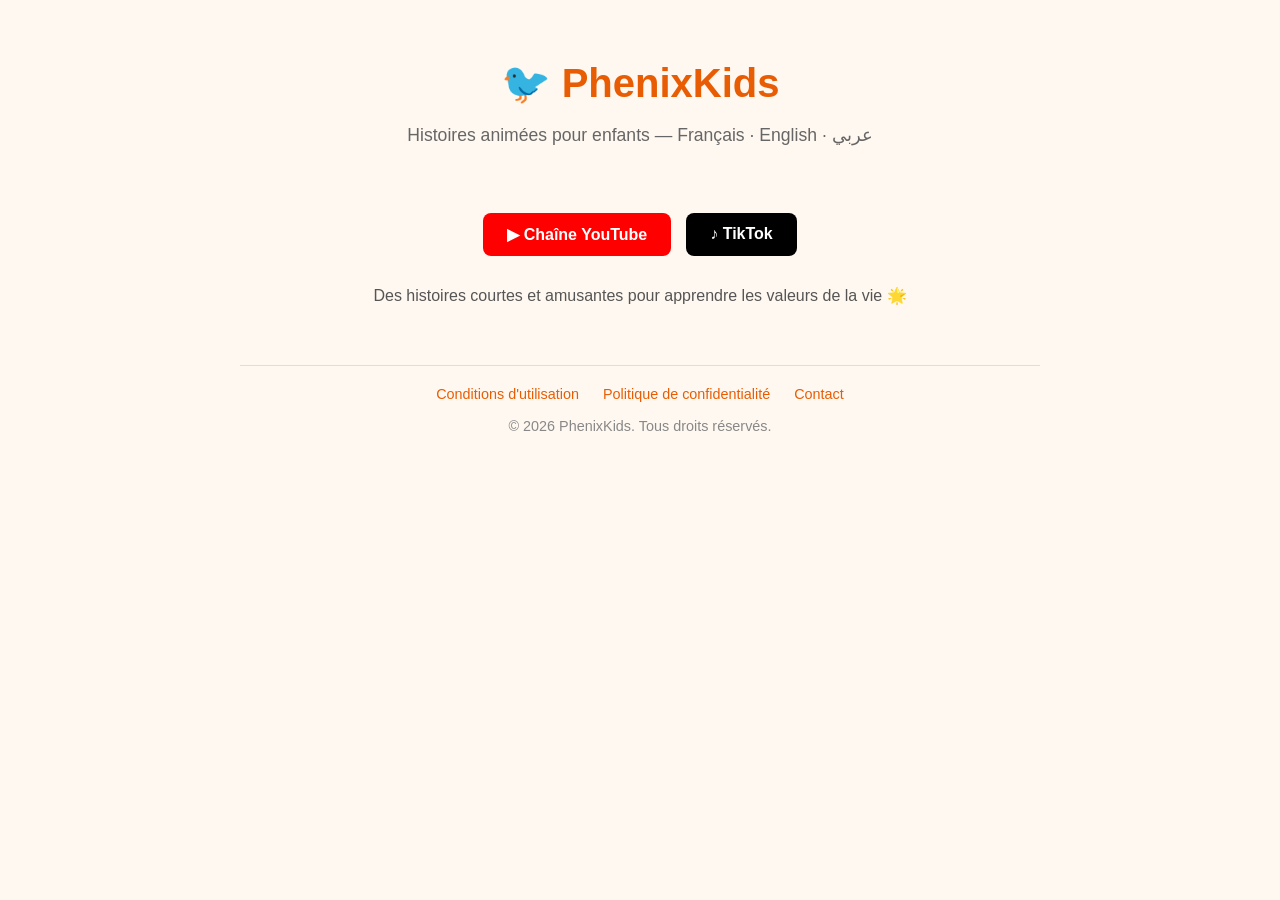
==== index.html @ 54a17d50 "Initial PhenixKids site - terms, privacy, contact" ====
<!DOCTYPE html>
<html lang="fr">
<head>
    <meta charset="UTF-8">
    <meta name="viewport" content="width=device-width, initial-scale=1.0">
    <title>PhenixKids - Histoires animées pour enfants</title>
    <!-- REMPLACE CODE_TIKTOK par le code donné dans TikTok Developer Portal -->
    <meta name="tiktok-site-verification" content="CODE_TIKTOK">
    <style>
        body {
            font-family: 'Segoe UI', Arial, sans-serif;
            max-width: 800px;
            margin: 0 auto;
            padding: 20px;
            background: #fff8f0;
            color: #333;
        }
        header {
            text-align: center;
            padding: 40px 0 20px;
        }
        header h1 {
            color: #e85d04;
            font-size: 2.5em;
            margin: 0;
        }
        header p {
            color: #666;
            font-size: 1.1em;
        }
        .links {
            display: flex;
            gap: 15px;
            justify-content: center;
            flex-wrap: wrap;
            margin: 30px 0;
        }
        .btn {
            display: inline-block;
            padding: 12px 24px;
            border-radius: 8px;
            text-decoration: none;
            font-weight: bold;
            font-size: 1em;
        }
        .btn-yt  { background: #FF0000; color: #fff; }
        .btn-tt  { background: #000; color: #fff; }
        .btn-yt:hover { background: #cc0000; }
        .btn-tt:hover { background: #333; }
        footer {
            text-align: center;
            margin-top: 60px;
            padding-top: 20px;
            border-top: 1px solid #ddd;
            color: #888;
            font-size: 0.9em;
        }
        footer a { color: #e85d04; text-decoration: none; margin: 0 10px; }
    </style>
</head>
<body>

<header>
    <h1>🐦 PhenixKids</h1>
    <p>Histoires animées pour enfants — Français · English · عربي</p>
</header>

<div class="links">
    <a class="btn btn-yt" href="https://www.youtube.com/@phenixkids" target="_blank">
        ▶ Chaîne YouTube
    </a>
    <a class="btn btn-tt" href="https://www.tiktok.com/@phenixkids" target="_blank">
        ♪ TikTok
    </a>
</div>

<p style="text-align:center; color:#555;">
    Des histoires courtes et amusantes pour apprendre les valeurs de la vie 🌟
</p>

<footer>
    <a href="terms.html">Conditions d'utilisation</a>
    <a href="privacy.html">Politique de confidentialité</a>
    <a href="contact.html">Contact</a>
    <br><br>
    &copy; 2026 PhenixKids. Tous droits réservés.
</footer>

</body>
</html>
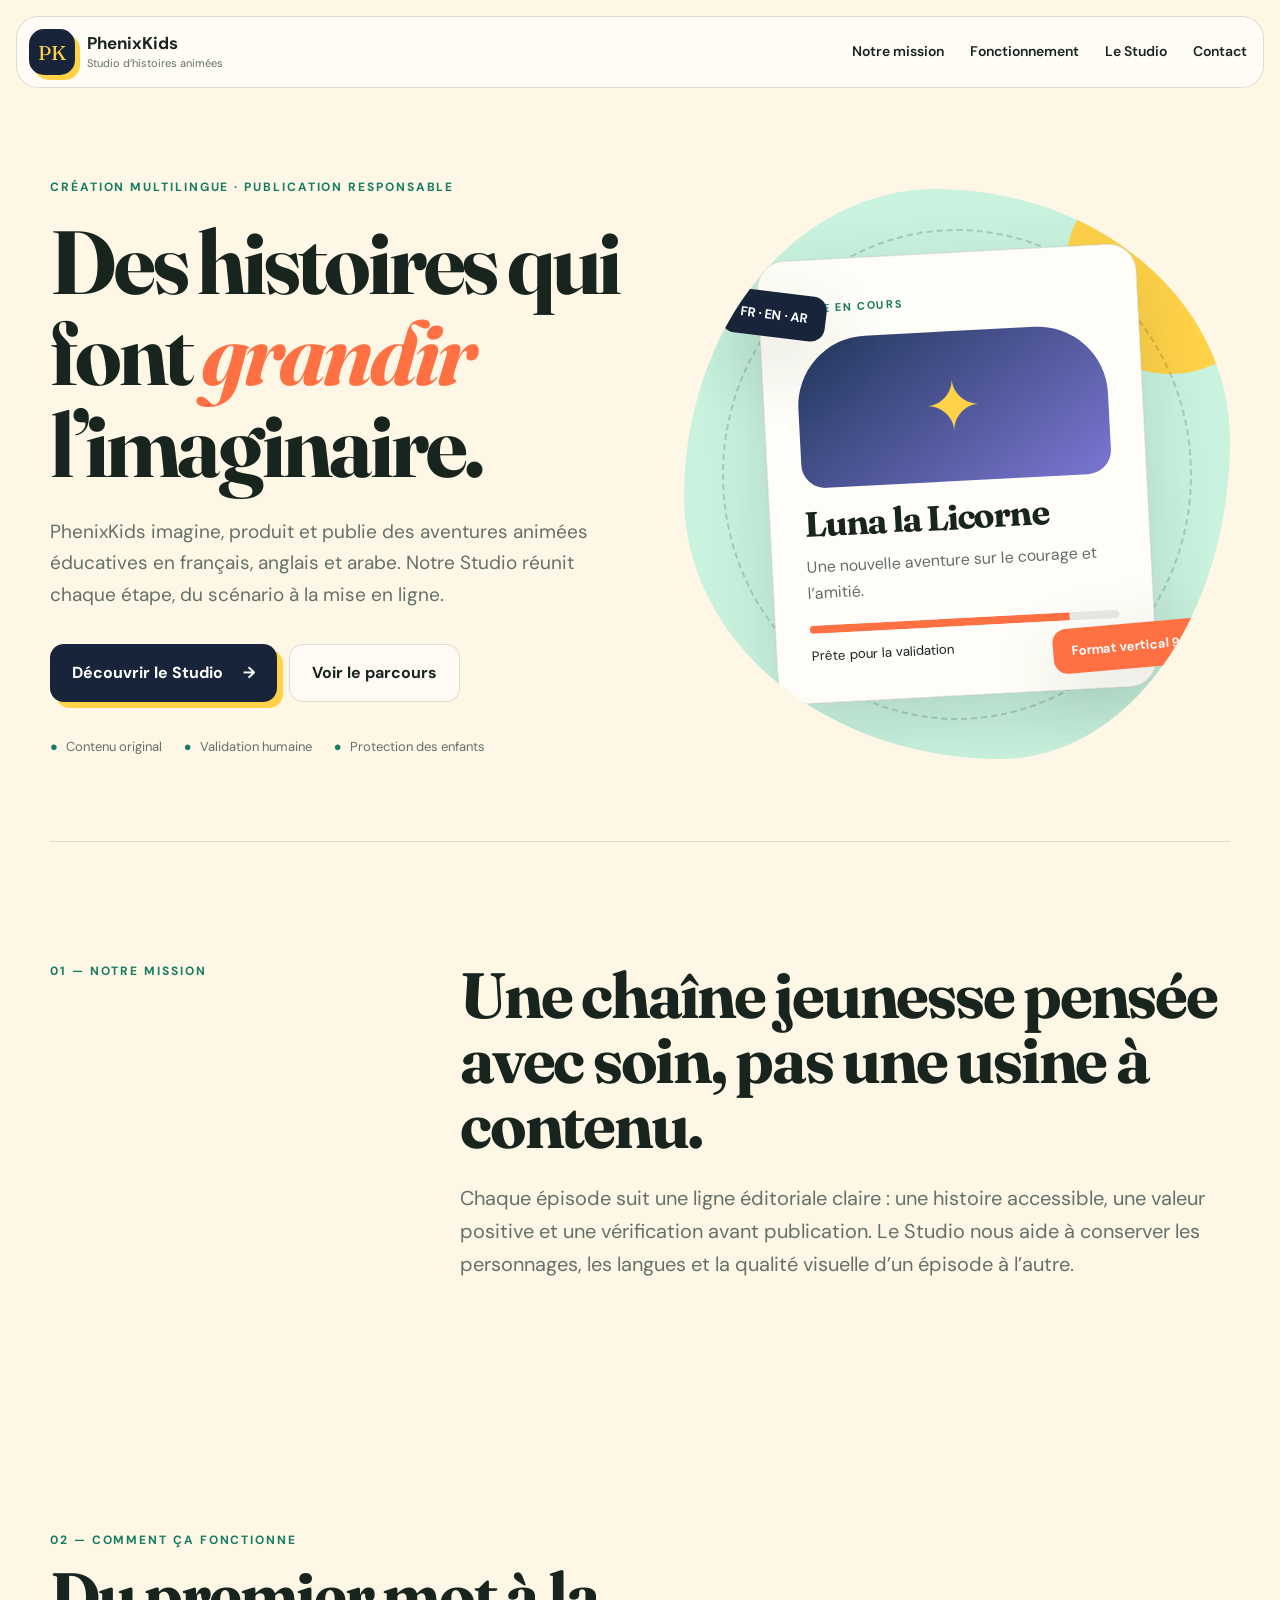
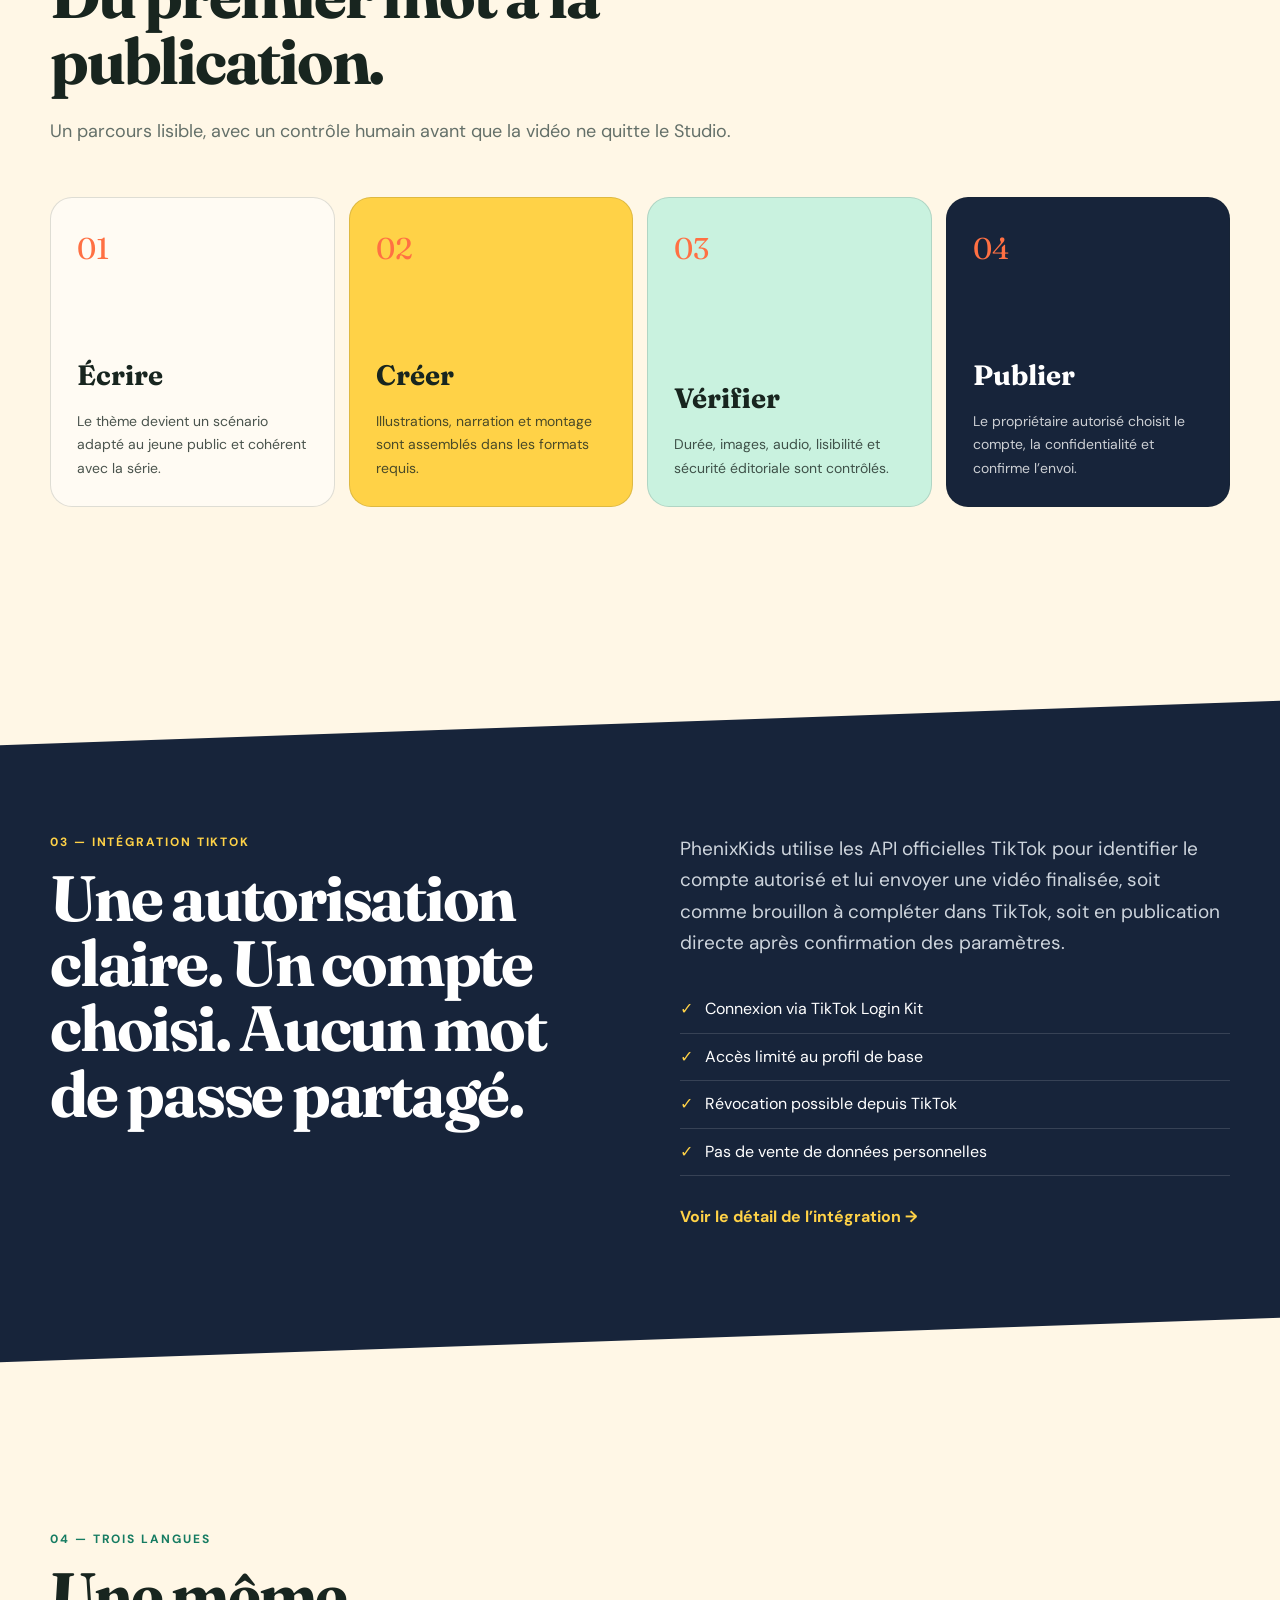
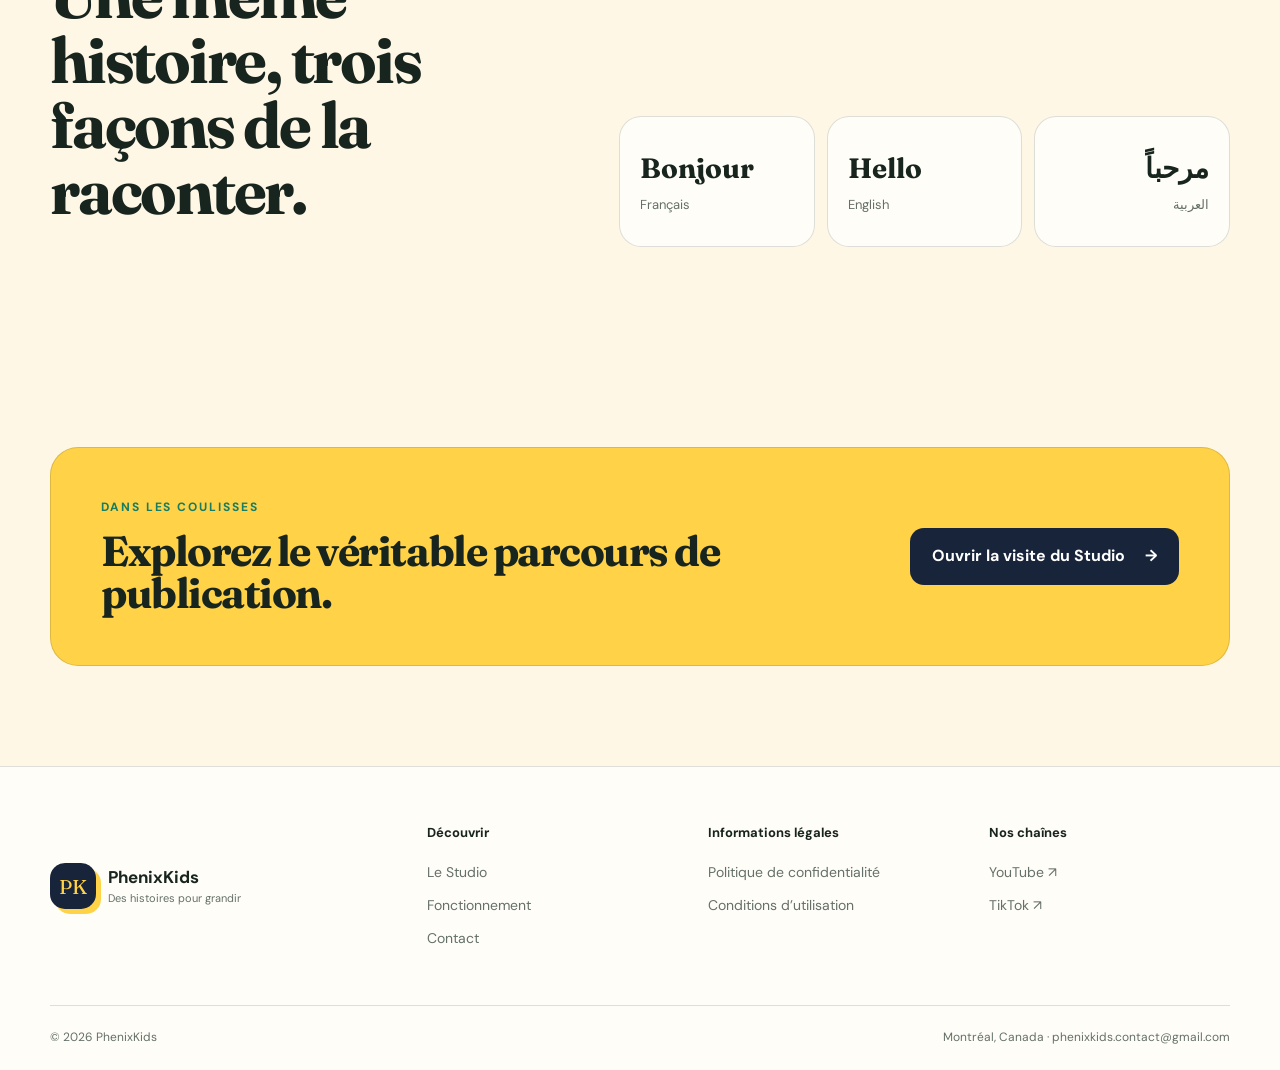
==== commit 81a30384: "feat: build complete PhenixKids Studio website" ====
--- a/index.html
+++ b/index.html
@@ -1,90 +1,94 @@
-<!DOCTYPE html>
+<!doctype html>
 <html lang="fr">
 <head>
-    <meta charset="UTF-8">
-    <meta name="viewport" content="width=device-width, initial-scale=1.0">
-    <title>PhenixKids - Histoires animées pour enfants</title>
-    <!-- REMPLACE CODE_TIKTOK par le code donné dans TikTok Developer Portal -->
-    <meta name="tiktok-site-verification" content="CODE_TIKTOK">
-    <style>
-        body {
-            font-family: 'Segoe UI', Arial, sans-serif;
-            max-width: 800px;
-            margin: 0 auto;
-            padding: 20px;
-            background: #fff8f0;
-            color: #333;
-        }
-        header {
-            text-align: center;
-            padding: 40px 0 20px;
-        }
-        header h1 {
-            color: #e85d04;
-            font-size: 2.5em;
-            margin: 0;
-        }
-        header p {
-            color: #666;
-            font-size: 1.1em;
-        }
-        .links {
-            display: flex;
-            gap: 15px;
-            justify-content: center;
-            flex-wrap: wrap;
-            margin: 30px 0;
-        }
-        .btn {
-            display: inline-block;
-            padding: 12px 24px;
-            border-radius: 8px;
-            text-decoration: none;
-            font-weight: bold;
-            font-size: 1em;
-        }
-        .btn-yt  { background: #FF0000; color: #fff; }
-        .btn-tt  { background: #000; color: #fff; }
-        .btn-yt:hover { background: #cc0000; }
-        .btn-tt:hover { background: #333; }
-        footer {
-            text-align: center;
-            margin-top: 60px;
-            padding-top: 20px;
-            border-top: 1px solid #ddd;
-            color: #888;
-            font-size: 0.9em;
-        }
-        footer a { color: #e85d04; text-decoration: none; margin: 0 10px; }
-    </style>
+  <meta charset="utf-8">
+  <meta name="viewport" content="width=device-width, initial-scale=1">
+  <title>PhenixKids Studio — Histoires animées et publication responsable</title>
+  <meta name="description" content="Découvrez PhenixKids Studio, notre flux de création et de publication d'histoires animées éducatives sur TikTok et YouTube.">
+  <meta name="robots" content="index, follow">
+  <meta name="theme-color" content="#fff5dd">
+  <link rel="preconnect" href="https://fonts.googleapis.com">
+  <link rel="preconnect" href="https://fonts.gstatic.com" crossorigin>
+  <link href="https://fonts.googleapis.com/css2?family=DM+Sans:wght@400;500;600;700&family=Fraunces:opsz,wght@9..144,700;9..144,800&display=swap" rel="stylesheet">
+  <link rel="stylesheet" href="styles.css">
 </head>
 <body>
-
-<header>
-    <h1>🐦 PhenixKids</h1>
-    <p>Histoires animées pour enfants — Français · English · عربي</p>
-</header>
-
-<div class="links">
-    <a class="btn btn-yt" href="https://www.youtube.com/@phenixkids" target="_blank">
-        ▶ Chaîne YouTube
+  <a class="skip-link" href="#contenu">Aller au contenu</a>
+  <header class="site-header">
+    <a class="brand" href="index.html" aria-label="Accueil PhenixKids">
+      <span class="brand-mark" aria-hidden="true">PK</span>
+      <span><strong>PhenixKids</strong><small>Studio d’histoires animées</small></span>
     </a>
-    <a class="btn btn-tt" href="https://www.tiktok.com/@phenixkids" target="_blank">
-        ♪ TikTok
-    </a>
-</div>
-
-<p style="text-align:center; color:#555;">
-    Des histoires courtes et amusantes pour apprendre les valeurs de la vie 🌟
-</p>
-
-<footer>
-    <a href="terms.html">Conditions d'utilisation</a>
-    <a href="privacy.html">Politique de confidentialité</a>
-    <a href="contact.html">Contact</a>
-    <br><br>
-    &copy; 2026 PhenixKids. Tous droits réservés.
-</footer>
-
-</body>
-</html>
+    <button class="menu-toggle" type="button" aria-expanded="false" aria-controls="main-nav">Menu</button>
+    <nav id="main-nav" class="main-nav" aria-label="Navigation principale">
+      <a href="#mission">Notre mission</a>
+      <a href="#fonctionnement">Fonctionnement</a>
+      <a href="studio.html">Le Studio</a>
+      <a href="contact.html">Contact</a>
+    </nav>
+  </header>
+  <main id="contenu">
+    <section class="hero section-shell">
+      <div class="hero-copy reveal">
+        <p class="eyebrow">Création multilingue · Publication responsable</p>
+        <h1>Des histoires qui font <em>grandir</em> l’imaginaire.</h1>
+        <p class="hero-lead">PhenixKids imagine, produit et publie des aventures animées éducatives en français, anglais et arabe. Notre Studio réunit chaque étape, du scénario à la mise en ligne.</p>
+        <div class="hero-actions">
+          <a class="button button-primary" href="studio.html">Découvrir le Studio <span>→</span></a>
+          <a class="button button-quiet" href="#fonctionnement">Voir le parcours</a>
+        </div>
+        <ul class="trust-list" aria-label="Engagements PhenixKids">
+          <li>Contenu original</li><li>Validation humaine</li><li>Protection des enfants</li>
+        </ul>
+      </div>
+      <div class="hero-art reveal delay-1" aria-label="Illustration de l’atelier PhenixKids">
+        <div class="sun"></div>
+        <div class="story-card story-card-main">
+          <span class="card-kicker">Série en cours</span><div class="moon" aria-hidden="true">✦</div>
+          <h2>Luna la Licorne</h2><p>Une nouvelle aventure sur le courage et l’amitié.</p>
+          <div class="progress"><span></span></div><small>Prête pour la validation</small>
+        </div>
+        <div class="floating-note note-one">FR · EN · AR</div><div class="floating-note note-two">Format vertical 9:16</div>
+        <div class="orbit orbit-one"></div><div class="orbit orbit-two"></div>
+      </div>
+    </section>
+    <section id="mission" class="manifesto section-shell reveal">
+      <p class="section-index">01 — Notre mission</p>
+      <div><h2>Une chaîne jeunesse pensée avec soin, pas une usine à contenu.</h2><p>Chaque épisode suit une ligne éditoriale claire : une histoire accessible, une valeur positive et une vérification avant publication. Le Studio nous aide à conserver les personnages, les langues et la qualité visuelle d’un épisode à l’autre.</p></div>
+    </section>
+    <section id="fonctionnement" class="workflow section-shell">
+      <div class="section-heading reveal"><p class="section-index">02 — Comment ça fonctionne</p><h2>Du premier mot à la publication.</h2><p>Un parcours lisible, avec un contrôle humain avant que la vidéo ne quitte le Studio.</p></div>
+      <ol class="workflow-grid">
+        <li class="reveal"><span>01</span><h3>Écrire</h3><p>Le thème devient un scénario adapté au jeune public et cohérent avec la série.</p></li>
+        <li class="reveal delay-1"><span>02</span><h3>Créer</h3><p>Illustrations, narration et montage sont assemblés dans les formats requis.</p></li>
+        <li class="reveal delay-2"><span>03</span><h3>Vérifier</h3><p>Durée, images, audio, lisibilité et sécurité éditoriale sont contrôlés.</p></li>
+        <li class="reveal delay-3"><span>04</span><h3>Publier</h3><p>Le propriétaire autorisé choisit le compte, la confidentialité et confirme l’envoi.</p></li>
+      </ol>
+    </section>
+    <section class="integration-band">
+      <div class="section-shell integration-grid">
+        <div class="reveal"><p class="section-index light">03 — Intégration TikTok</p><h2>Une autorisation claire. Un compte choisi. Aucun mot de passe partagé.</h2></div>
+        <div class="integration-copy reveal delay-1">
+          <p>PhenixKids utilise les API officielles TikTok pour identifier le compte autorisé et lui envoyer une vidéo finalisée, soit comme brouillon à compléter dans TikTok, soit en publication directe après confirmation des paramètres.</p>
+          <ul class="check-list"><li>Connexion via TikTok Login Kit</li><li>Accès limité au profil de base</li><li>Révocation possible depuis TikTok</li><li>Pas de vente de données personnelles</li></ul>
+          <a class="text-link light" href="studio.html#tiktok">Voir le détail de l’intégration →</a>
+        </div>
+      </div>
+    </section>
+    <section class="languages section-shell reveal">
+      <div><p class="section-index">04 — Trois langues</p><h2>Une même histoire, trois façons de la raconter.</h2></div>
+      <div class="language-cards"><article><strong>Bonjour</strong><span>Français</span></article><article><strong>Hello</strong><span>English</span></article><article lang="ar" dir="rtl"><strong>مرحباً</strong><span>العربية</span></article></div>
+    </section>
+    <section class="cta section-shell reveal"><div><p class="eyebrow">Dans les coulisses</p><h2>Explorez le véritable parcours de publication.</h2></div><a class="button button-primary" href="studio.html">Ouvrir la visite du Studio <span>→</span></a></section>
+  </main>
+  <footer class="site-footer">
+    <div class="footer-main section-shell">
+      <div class="brand footer-brand"><span class="brand-mark">PK</span><span><strong>PhenixKids</strong><small>Des histoires pour grandir</small></span></div>
+      <div class="footer-links"><strong>Découvrir</strong><a href="studio.html">Le Studio</a><a href="#fonctionnement">Fonctionnement</a><a href="contact.html">Contact</a></div>
+      <div class="footer-links legal-links"><strong>Informations légales</strong><a href="privacy.html">Politique de confidentialité</a><a href="terms.html">Conditions d’utilisation</a></div>
+      <div class="footer-links"><strong>Nos chaînes</strong><a href="https://www.youtube.com/@PhenixKids-u6x" target="_blank" rel="noopener">YouTube ↗</a><a href="https://www.tiktok.com/@phenixkids" target="_blank" rel="noopener">TikTok ↗</a></div>
+    </div>
+    <div class="footer-bottom section-shell"><span>© 2026 PhenixKids</span><span>Montréal, Canada · phenixkids.contact@gmail.com</span></div>
+  </footer>
+  <script src="app.js"></script>
+</body></html>
--- a/styles.css
+++ b/styles.css
@@ -0,0 +1,5 @@
+:root{--cream:#fff7e6;--paper:#fffdf7;--ink:#18251f;--muted:#647069;--orange:#ff7043;--yellow:#ffd247;--green:#167c62;--mint:#c9f2df;--navy:#17243a;--line:rgba(24,37,31,.14);--shadow:0 24px 70px rgba(38,55,47,.14);--radius:28px}
+*{box-sizing:border-box}html{scroll-behavior:smooth}body{margin:0;background:var(--cream);color:var(--ink);font-family:"DM Sans",sans-serif;line-height:1.65}a{color:inherit}.skip-link{position:absolute;left:-999px}.skip-link:focus{left:20px;top:20px;background:#fff;padding:10px;z-index:20}.section-shell{width:min(1180px,calc(100% - 40px));margin-inline:auto}.site-header{width:min(1260px,calc(100% - 32px));margin:16px auto 0;padding:12px 16px 12px 12px;display:flex;align-items:center;justify-content:space-between;border:1px solid var(--line);border-radius:22px;background:rgba(255,253,247,.88);backdrop-filter:blur(14px);position:sticky;top:12px;z-index:10}.brand{display:flex;align-items:center;gap:12px;text-decoration:none}.brand-mark{width:46px;height:46px;border-radius:15px;display:grid;place-items:center;background:var(--navy);color:var(--yellow);font-family:"Fraunces",serif;font-size:20px;box-shadow:5px 5px 0 var(--yellow)}.brand span:last-child{display:flex;flex-direction:column;line-height:1.15}.brand strong{font-size:17px}.brand small{font-size:11px;color:var(--muted);margin-top:4px}.main-nav{display:flex;align-items:center;gap:26px}.main-nav a{text-decoration:none;font-size:14px;font-weight:600}.main-nav a:hover{color:var(--green)}.menu-toggle{display:none;border:0;background:var(--navy);color:#fff;border-radius:12px;padding:10px 14px}.hero{min-height:740px;display:grid;grid-template-columns:1.03fr .97fr;align-items:center;gap:54px;padding-block:90px 70px}.eyebrow,.section-index{text-transform:uppercase;letter-spacing:.16em;font-weight:700;font-size:12px;color:var(--green)}h1,h2,h3,p{margin-top:0}h1,h2{font-family:"Fraunces",serif;line-height:1.02;letter-spacing:-.035em}.hero h1{font-size:clamp(58px,7vw,102px);max-width:760px;margin:18px 0 26px}.hero h1 em{color:var(--orange);font-style:italic}.hero-lead{font-size:19px;color:var(--muted);max-width:650px}.hero-actions{display:flex;gap:12px;flex-wrap:wrap;margin:34px 0}.button{display:inline-flex;align-items:center;justify-content:center;gap:20px;padding:15px 22px;border-radius:14px;text-decoration:none;font-weight:700;transition:.25s transform,.25s box-shadow}.button:hover{transform:translateY(-3px)}.button-primary{background:var(--navy);color:#fff;box-shadow:6px 6px 0 var(--yellow)}.button-quiet{border:1px solid var(--line);background:rgba(255,255,255,.55)}.trust-list{list-style:none;padding:0;display:flex;gap:22px;flex-wrap:wrap;color:var(--muted);font-size:13px}.trust-list li:before{content:"●";color:var(--green);margin-right:8px}.hero-art{position:relative;min-height:570px;border-radius:46% 54% 42% 58%/54% 44% 56% 46%;background:var(--mint);display:grid;place-items:center;overflow:hidden}.sun{position:absolute;width:210px;height:210px;border-radius:50%;background:var(--yellow);right:-45px;top:-25px}.story-card{position:relative;z-index:2;background:var(--paper);border:1px solid var(--line);box-shadow:var(--shadow);border-radius:28px;padding:34px}.story-card-main{width:min(380px,75%);transform:rotate(-3deg)}.card-kicker,.panel-label,.api-tag{font-size:11px;text-transform:uppercase;letter-spacing:.15em;color:var(--green);font-weight:700}.moon{height:150px;margin:18px 0;border-radius:70px 70px 24px 24px;background:linear-gradient(145deg,#22375c,#7a76d2);display:grid;place-items:center;color:var(--yellow);font-size:70px}.story-card h2{font-size:35px;margin:12px 0}.story-card p{color:var(--muted)}.progress{height:8px;background:#e8eae4;border-radius:99px;overflow:hidden;margin:18px 0 9px}.progress span{display:block;width:84%;height:100%;background:var(--orange)}.floating-note{position:absolute;z-index:3;background:var(--navy);color:#fff;padding:12px 18px;border-radius:14px;font-weight:700;font-size:13px;box-shadow:var(--shadow)}.note-one{left:7%;top:18%;transform:rotate(7deg)}.note-two{right:3%;bottom:16%;transform:rotate(-5deg);background:var(--orange)}.orbit{position:absolute;border:2px dashed rgba(24,37,31,.18);border-radius:50%}.orbit-one{inset:7%}.orbit-two{inset:18%;transform:rotate(20deg)}.manifesto{padding:120px 0;display:grid;grid-template-columns:1fr 2.2fr;gap:60px;border-top:1px solid var(--line)}.manifesto h2,.section-heading h2,.languages h2,.cta h2,.integration-band h2{font-size:clamp(42px,5vw,70px);margin-bottom:24px}.manifesto div p{font-size:20px;color:var(--muted);max-width:780px}.workflow{padding:110px 0}.section-heading{max-width:720px;margin-bottom:50px}.section-heading>p:last-child{color:var(--muted);font-size:18px}.workflow-grid{list-style:none;padding:0;display:grid;grid-template-columns:repeat(4,1fr);gap:14px}.workflow-grid li{min-height:310px;padding:26px;border:1px solid var(--line);border-radius:22px;background:rgba(255,255,255,.5);display:flex;flex-direction:column}.workflow-grid li:nth-child(2){background:var(--yellow)}.workflow-grid li:nth-child(3){background:var(--mint)}.workflow-grid li:nth-child(4){background:var(--navy);color:#fff}.workflow-grid li>span{font-family:"Fraunces";font-size:30px;color:var(--orange)}.workflow-grid h3{font-family:"Fraunces";font-size:28px;margin:auto 0 12px}.workflow-grid p{font-size:14px;margin-bottom:0;opacity:.78}.integration-band{background:var(--navy);color:#fff;padding:110px 0;transform:skewY(-2deg);margin:90px 0}.integration-grid{display:grid;grid-template-columns:1fr 1fr;gap:80px;transform:skewY(2deg)}.section-index.light,.text-link.light{color:var(--yellow)}.integration-copy>p{font-size:19px;color:#ced5dd}.check-list{list-style:none;padding:0;margin:28px 0}.check-list li{padding:10px 0;border-bottom:1px solid rgba(255,255,255,.14)}.check-list li:before{content:"✓";color:var(--yellow);margin-right:12px}.text-link{font-weight:700;text-decoration:none}.languages{padding:100px 0;display:grid;grid-template-columns:1fr 1.2fr;gap:60px;align-items:end}.language-cards{display:grid;grid-template-columns:repeat(3,1fr);gap:12px}.language-cards article{background:var(--paper);border:1px solid var(--line);border-radius:22px;padding:28px 20px}.language-cards strong{font-family:"Fraunces";font-size:28px;display:block}.language-cards span{color:var(--muted);font-size:13px}.cta{margin-block:100px;padding:50px;border:1px solid var(--line);border-radius:var(--radius);background:var(--yellow);display:flex;align-items:center;justify-content:space-between;gap:30px}.cta h2{font-size:42px;margin:0;max-width:700px}.site-footer{background:var(--paper);border-top:1px solid var(--line);padding-top:55px}.footer-main{display:grid;grid-template-columns:1.4fr repeat(3,1fr);gap:40px;padding-bottom:55px}.footer-links{display:flex;flex-direction:column;gap:10px}.footer-links strong{font-size:13px;margin-bottom:7px}.footer-links a{font-size:14px;color:var(--muted);text-decoration:none}.footer-links a:hover{color:var(--orange)}.footer-bottom{border-top:1px solid var(--line);padding-block:22px;display:flex;justify-content:space-between;gap:16px;color:var(--muted);font-size:12px}.footer-bottom a{text-decoration:none}
+.page-hero{padding:110px 0 70px;max-width:980px}.page-hero h1,.legal-hero h1{font-size:clamp(56px,8vw,104px);margin:18px 0 24px}.page-hero>p:last-child{max-width:720px;color:var(--muted);font-size:20px}.studio-board{border:1px solid var(--line);border-radius:30px;background:var(--paper);box-shadow:var(--shadow);overflow:hidden}.board-top{padding:16px 22px;background:var(--navy);color:#fff;display:flex;justify-content:space-between;font-size:12px}.live-dot{display:inline-block;width:8px;height:8px;border-radius:50%;background:#72e7a8;margin-right:8px;box-shadow:0 0 0 5px rgba(114,231,168,.15)}.board-grid{display:grid;grid-template-columns:240px 1fr}.board-nav{padding:22px;border-right:1px solid var(--line);display:flex;flex-direction:column;gap:8px}.studio-tab{border:0;background:transparent;text-align:left;padding:14px;border-radius:12px;font:600 14px "DM Sans";cursor:pointer;color:var(--muted)}.studio-tab span{margin-right:12px}.studio-tab.active{background:var(--yellow);color:var(--ink)}.board-content{padding:48px}.studio-panel h2{font-size:40px;margin:30px 0 16px}.studio-panel>p:last-child{color:var(--muted)}.video-preview{display:grid;grid-template-columns:1fr auto;gap:18px;align-items:end}.preview-art{min-height:220px;border-radius:24px;background:linear-gradient(140deg,#213557,#6f70c7);color:#fff;padding:30px;display:flex;flex-direction:column;justify-content:space-between}.preview-art span{font-size:60px;color:var(--yellow)}.preview-art strong{font-family:"Fraunces";font-size:30px}.video-meta{display:flex;flex-direction:column;gap:8px}.video-meta span{background:var(--cream);border-radius:10px;padding:8px 12px;font-size:12px}.review-list{display:grid;gap:10px}.review-list>div{display:flex;gap:14px;background:var(--cream);padding:16px;border-radius:14px}.review-list>div>span{width:34px;height:34px;border-radius:50%;display:grid;place-items:center;background:var(--green);color:#fff}.review-list p,.review-list small{margin:0;display:block}.review-list small{color:var(--muted)}.mode-grid{display:grid;grid-template-columns:1fr 1fr;gap:14px}.mode-grid article{padding:24px;border:1px solid var(--line);border-radius:20px}.mode-grid article:first-child{background:var(--mint)}.mode-grid article:last-child{background:var(--yellow)}.mode-grid span{font-size:11px;text-transform:uppercase;font-weight:700}.api-details{padding:120px 0}.api-grid{display:grid;grid-template-columns:repeat(3,1fr);gap:14px}.api-grid article{padding:28px;border:1px solid var(--line);border-radius:22px;background:var(--paper)}.api-grid h3{font-family:"Fraunces";font-size:28px;margin:50px 0 12px}.api-grid p{color:var(--muted);font-size:14px}.api-grid code{display:inline-block;background:var(--navy);color:var(--yellow);padding:6px 10px;border-radius:8px}.data-note{margin-top:20px;background:var(--mint);padding:30px;border-radius:22px;display:grid;grid-template-columns:.6fr 2fr auto;gap:30px;align-items:center}.data-note p{margin:0}.data-note a{font-weight:700;text-decoration:none}.legal-page{padding:90px 0 120px}.legal-hero{border-bottom:1px solid var(--line);padding-bottom:50px}.legal-hero p:last-child{color:var(--muted)}.legal-layout{display:grid;grid-template-columns:230px 1fr;gap:70px;padding-top:60px}.legal-layout aside{position:sticky;top:120px;align-self:start;display:flex;flex-direction:column;gap:10px}.legal-layout aside a{text-decoration:none;color:var(--muted);font-size:14px}.legal-copy{max-width:760px}.legal-copy section{margin-bottom:50px;scroll-margin-top:120px}.legal-copy h2{font-size:34px}.legal-copy p,.legal-copy li{color:#4d5b54}.legal-copy a{color:var(--green);font-weight:600}.contact-grid{display:grid;grid-template-columns:1.2fr 1fr 1fr;gap:14px;padding-bottom:50px}.contact-card{padding:30px;min-height:320px;border:1px solid var(--line);border-radius:24px;background:var(--paper);text-decoration:none;display:flex;flex-direction:column;transition:.25s transform}.contact-card:hover{transform:translateY(-5px)}.contact-card.featured{background:var(--yellow)}.contact-card.dark{background:var(--navy);color:#fff}.contact-card>span{font-size:12px;text-transform:uppercase;letter-spacing:.12em}.contact-card h2{font-size:29px;margin:auto 0 12px;word-break:break-word}.contact-card p{color:var(--muted)}.contact-card.dark p{color:#cdd5dc}.response-note{border-top:1px solid var(--line);padding:35px 0 100px}.response-note p{color:var(--muted);max-width:760px}.reveal{opacity:0;transform:translateY(24px);transition:.8s ease}.reveal.visible{opacity:1;transform:none}.delay-1{transition-delay:.1s}.delay-2{transition-delay:.2s}.delay-3{transition-delay:.3s}
+@media(max-width:900px){.hero{grid-template-columns:1fr;padding-top:70px}.hero-art{min-height:480px}.manifesto,.integration-grid,.languages{grid-template-columns:1fr}.workflow-grid{grid-template-columns:1fr 1fr}.footer-main{grid-template-columns:1fr 1fr}.contact-grid{grid-template-columns:1fr}.data-note{grid-template-columns:1fr}.api-grid{grid-template-columns:1fr}.legal-layout{grid-template-columns:1fr}.legal-layout aside{position:static;flex-direction:row;flex-wrap:wrap}.board-grid{grid-template-columns:1fr}.board-nav{border-right:0;border-bottom:1px solid var(--line);flex-direction:row;overflow:auto}}@media(max-width:650px){.site-header{top:6px}.menu-toggle{display:block}.main-nav{position:absolute;display:none;top:72px;left:0;right:0;flex-direction:column;align-items:stretch;padding:20px;background:var(--paper);border:1px solid var(--line);border-radius:18px}.main-nav.open{display:flex}.hero{min-height:auto;padding-top:58px}.hero h1{font-size:56px}.hero-art{min-height:420px}.story-card-main{width:78%;padding:22px}.moon{height:110px}.manifesto{padding:80px 0}.workflow-grid{grid-template-columns:1fr}.workflow-grid li{min-height:240px}.language-cards{grid-template-columns:1fr}.cta{align-items:flex-start;flex-direction:column;padding:28px}.footer-main{grid-template-columns:1fr}.footer-bottom{flex-direction:column}.board-content{padding:26px}.video-preview,.mode-grid{grid-template-columns:1fr}.video-meta{flex-direction:row;flex-wrap:wrap}.page-hero h1,.legal-hero h1{font-size:55px}.contact-card{min-height:260px}}
+.reveal{opacity:1;transform:none;animation:rise .7s ease both}.delay-1{animation-delay:.1s}.delay-2{animation-delay:.2s}.delay-3{animation-delay:.3s}@keyframes rise{from{opacity:0;transform:translateY(18px)}to{opacity:1;transform:none}}@media(prefers-reduced-motion:reduce){.reveal{animation:none}}
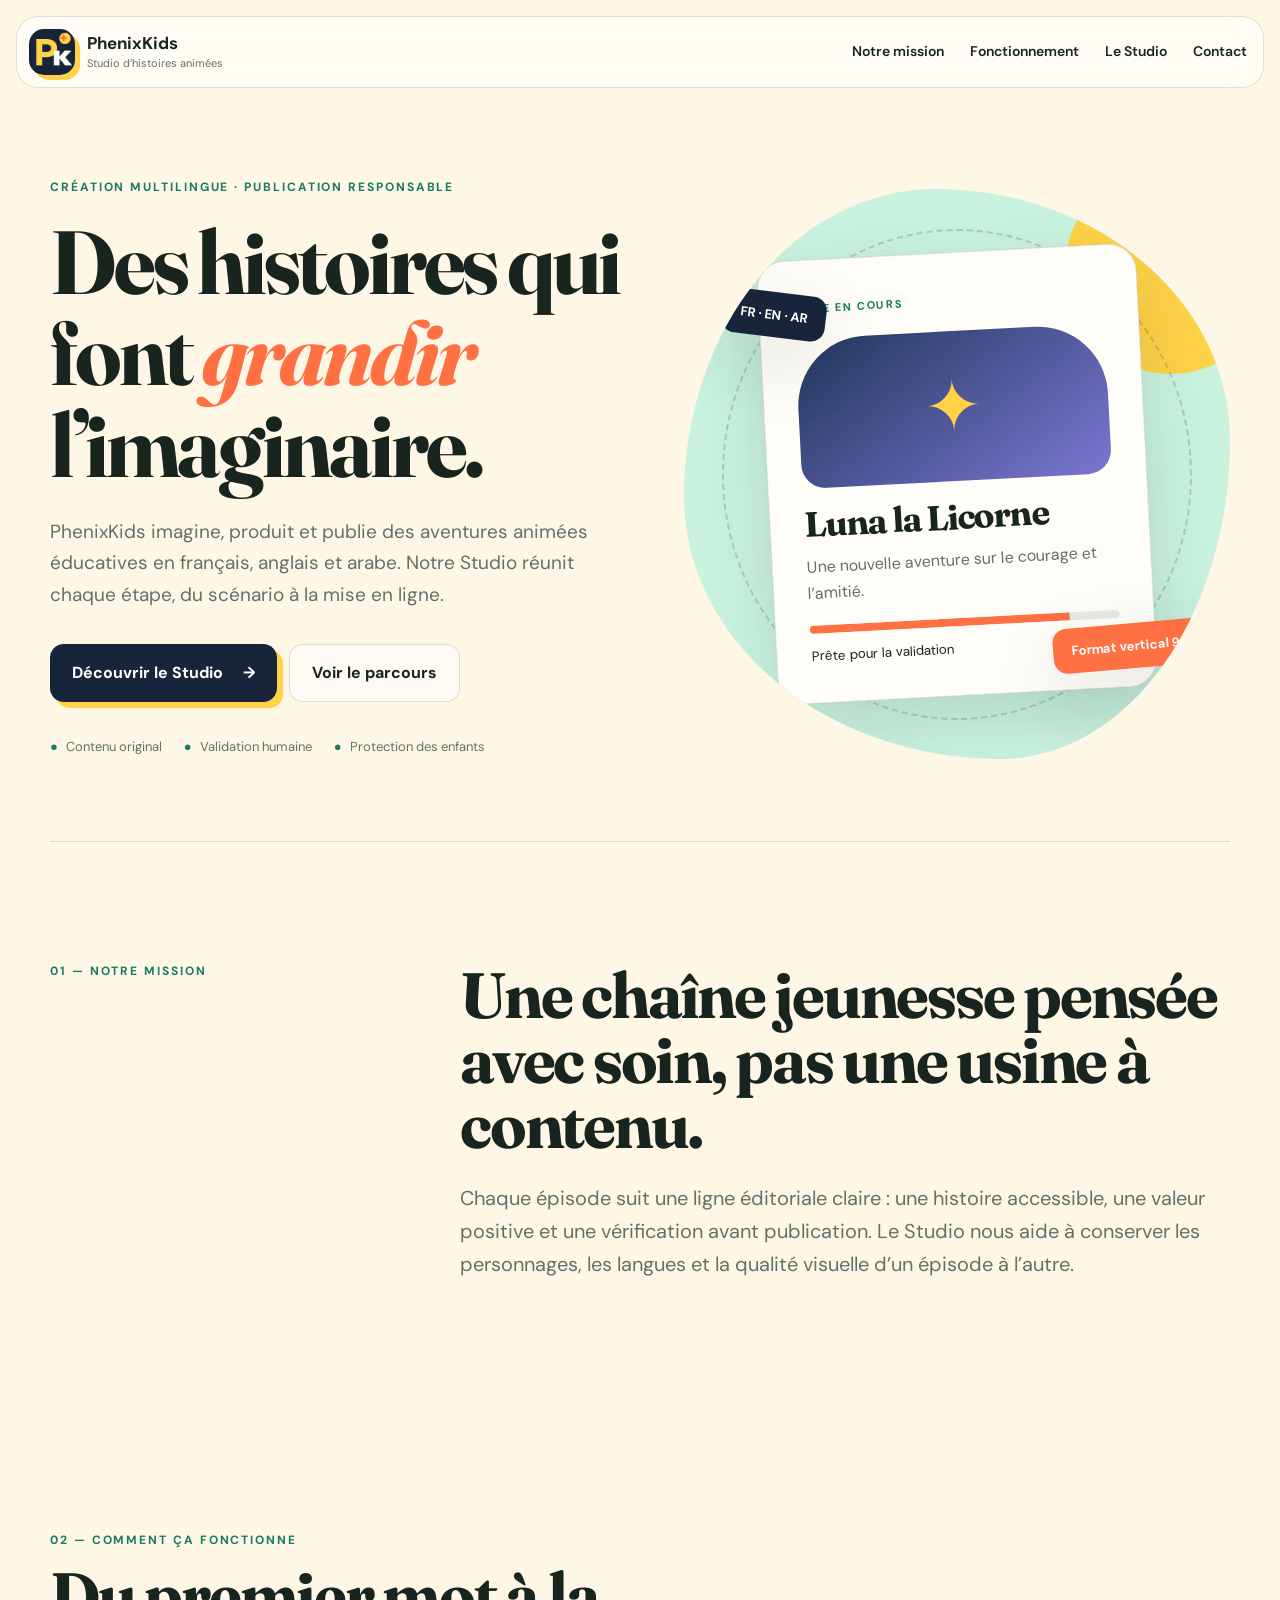
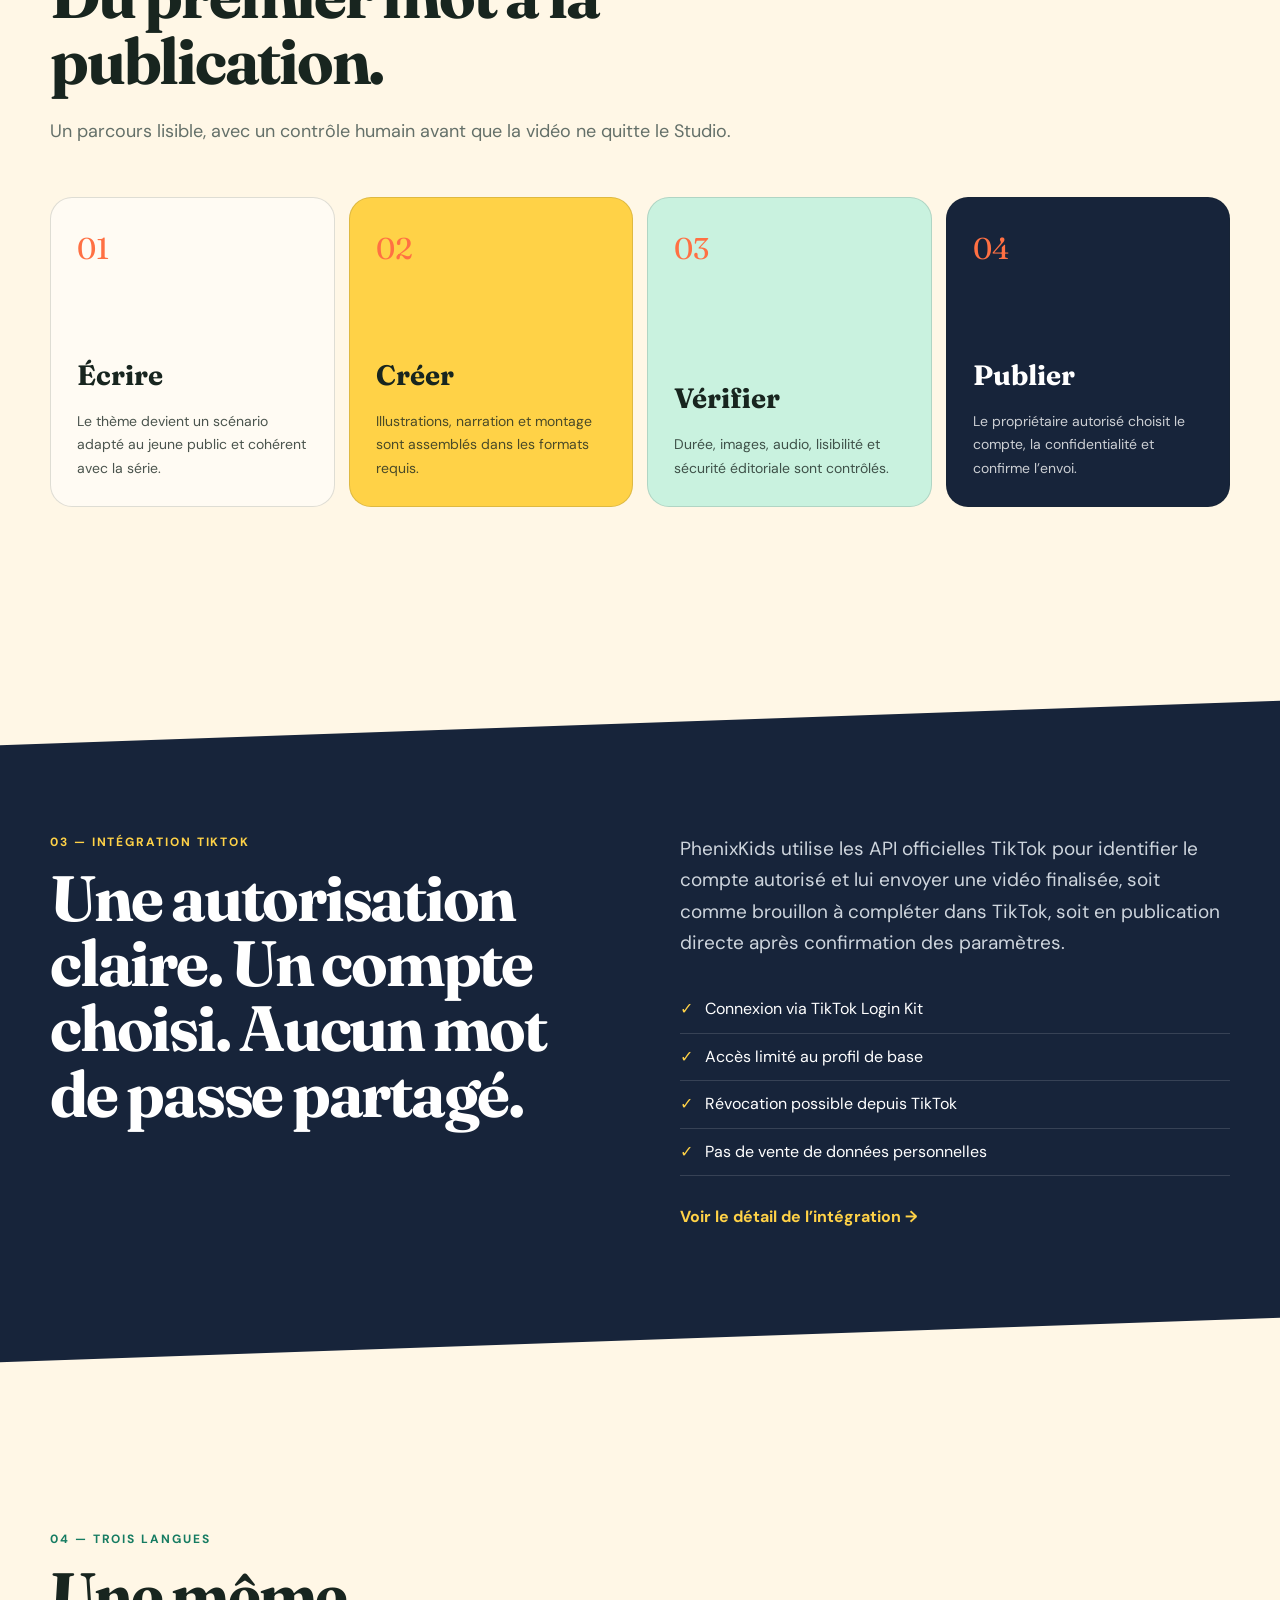
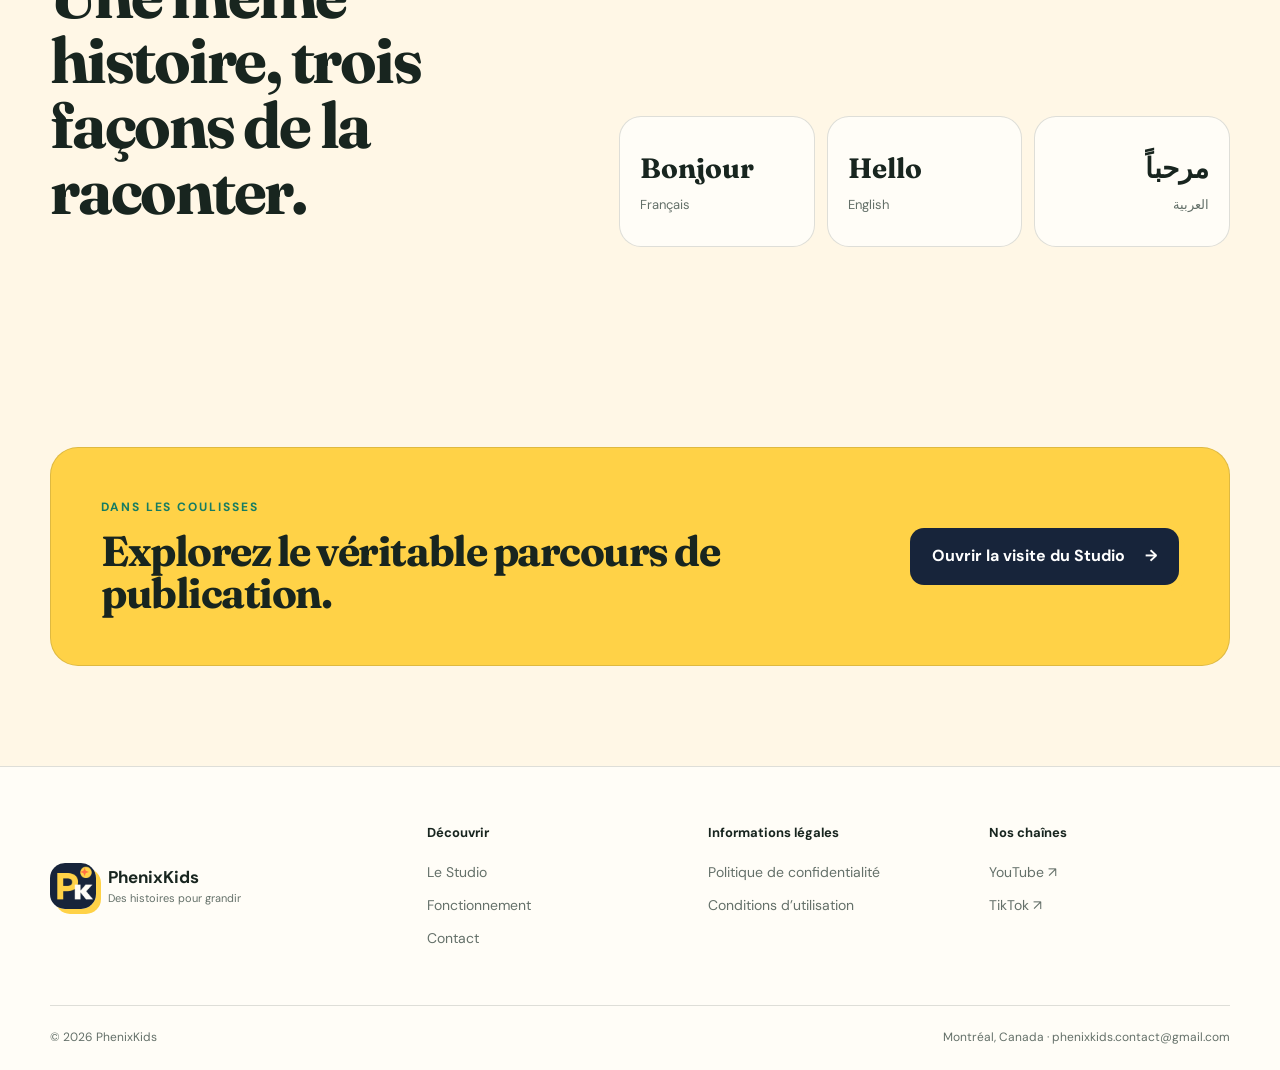
==== commit 92394da1: "style: use application icon in site header" ====
--- a/index.html
+++ b/index.html
@@ -16,7 +16,7 @@
   <a class="skip-link" href="#contenu">Aller au contenu</a>
   <header class="site-header">
     <a class="brand" href="index.html" aria-label="Accueil PhenixKids">
-      <span class="brand-mark" aria-hidden="true">PK</span>
+      <img class="brand-image" src="assets/phenixkids-app-icon.png" alt="">
       <span><strong>PhenixKids</strong><small>Studio d’histoires animées</small></span>
     </a>
     <button class="menu-toggle" type="button" aria-expanded="false" aria-controls="main-nav">Menu</button>
@@ -83,7 +83,7 @@
   </main>
   <footer class="site-footer">
     <div class="footer-main section-shell">
-      <div class="brand footer-brand"><span class="brand-mark">PK</span><span><strong>PhenixKids</strong><small>Des histoires pour grandir</small></span></div>
+      <div class="brand footer-brand"><img class="brand-image" src="assets/phenixkids-app-icon.png" alt=""><span><strong>PhenixKids</strong><small>Des histoires pour grandir</small></span></div>
       <div class="footer-links"><strong>Découvrir</strong><a href="studio.html">Le Studio</a><a href="#fonctionnement">Fonctionnement</a><a href="contact.html">Contact</a></div>
       <div class="footer-links legal-links"><strong>Informations légales</strong><a href="privacy.html">Politique de confidentialité</a><a href="terms.html">Conditions d’utilisation</a></div>
       <div class="footer-links"><strong>Nos chaînes</strong><a href="https://www.youtube.com/@PhenixKids-u6x" target="_blank" rel="noopener">YouTube ↗</a><a href="https://www.tiktok.com/@phenixkids" target="_blank" rel="noopener">TikTok ↗</a></div>
--- a/styles.css
+++ b/styles.css
@@ -3,3 +3,5 @@
 .page-hero{padding:110px 0 70px;max-width:980px}.page-hero h1,.legal-hero h1{font-size:clamp(56px,8vw,104px);margin:18px 0 24px}.page-hero>p:last-child{max-width:720px;color:var(--muted);font-size:20px}.studio-board{border:1px solid var(--line);border-radius:30px;background:var(--paper);box-shadow:var(--shadow);overflow:hidden}.board-top{padding:16px 22px;background:var(--navy);color:#fff;display:flex;justify-content:space-between;font-size:12px}.live-dot{display:inline-block;width:8px;height:8px;border-radius:50%;background:#72e7a8;margin-right:8px;box-shadow:0 0 0 5px rgba(114,231,168,.15)}.board-grid{display:grid;grid-template-columns:240px 1fr}.board-nav{padding:22px;border-right:1px solid var(--line);display:flex;flex-direction:column;gap:8px}.studio-tab{border:0;background:transparent;text-align:left;padding:14px;border-radius:12px;font:600 14px "DM Sans";cursor:pointer;color:var(--muted)}.studio-tab span{margin-right:12px}.studio-tab.active{background:var(--yellow);color:var(--ink)}.board-content{padding:48px}.studio-panel h2{font-size:40px;margin:30px 0 16px}.studio-panel>p:last-child{color:var(--muted)}.video-preview{display:grid;grid-template-columns:1fr auto;gap:18px;align-items:end}.preview-art{min-height:220px;border-radius:24px;background:linear-gradient(140deg,#213557,#6f70c7);color:#fff;padding:30px;display:flex;flex-direction:column;justify-content:space-between}.preview-art span{font-size:60px;color:var(--yellow)}.preview-art strong{font-family:"Fraunces";font-size:30px}.video-meta{display:flex;flex-direction:column;gap:8px}.video-meta span{background:var(--cream);border-radius:10px;padding:8px 12px;font-size:12px}.review-list{display:grid;gap:10px}.review-list>div{display:flex;gap:14px;background:var(--cream);padding:16px;border-radius:14px}.review-list>div>span{width:34px;height:34px;border-radius:50%;display:grid;place-items:center;background:var(--green);color:#fff}.review-list p,.review-list small{margin:0;display:block}.review-list small{color:var(--muted)}.mode-grid{display:grid;grid-template-columns:1fr 1fr;gap:14px}.mode-grid article{padding:24px;border:1px solid var(--line);border-radius:20px}.mode-grid article:first-child{background:var(--mint)}.mode-grid article:last-child{background:var(--yellow)}.mode-grid span{font-size:11px;text-transform:uppercase;font-weight:700}.api-details{padding:120px 0}.api-grid{display:grid;grid-template-columns:repeat(3,1fr);gap:14px}.api-grid article{padding:28px;border:1px solid var(--line);border-radius:22px;background:var(--paper)}.api-grid h3{font-family:"Fraunces";font-size:28px;margin:50px 0 12px}.api-grid p{color:var(--muted);font-size:14px}.api-grid code{display:inline-block;background:var(--navy);color:var(--yellow);padding:6px 10px;border-radius:8px}.data-note{margin-top:20px;background:var(--mint);padding:30px;border-radius:22px;display:grid;grid-template-columns:.6fr 2fr auto;gap:30px;align-items:center}.data-note p{margin:0}.data-note a{font-weight:700;text-decoration:none}.legal-page{padding:90px 0 120px}.legal-hero{border-bottom:1px solid var(--line);padding-bottom:50px}.legal-hero p:last-child{color:var(--muted)}.legal-layout{display:grid;grid-template-columns:230px 1fr;gap:70px;padding-top:60px}.legal-layout aside{position:sticky;top:120px;align-self:start;display:flex;flex-direction:column;gap:10px}.legal-layout aside a{text-decoration:none;color:var(--muted);font-size:14px}.legal-copy{max-width:760px}.legal-copy section{margin-bottom:50px;scroll-margin-top:120px}.legal-copy h2{font-size:34px}.legal-copy p,.legal-copy li{color:#4d5b54}.legal-copy a{color:var(--green);font-weight:600}.contact-grid{display:grid;grid-template-columns:1.2fr 1fr 1fr;gap:14px;padding-bottom:50px}.contact-card{padding:30px;min-height:320px;border:1px solid var(--line);border-radius:24px;background:var(--paper);text-decoration:none;display:flex;flex-direction:column;transition:.25s transform}.contact-card:hover{transform:translateY(-5px)}.contact-card.featured{background:var(--yellow)}.contact-card.dark{background:var(--navy);color:#fff}.contact-card>span{font-size:12px;text-transform:uppercase;letter-spacing:.12em}.contact-card h2{font-size:29px;margin:auto 0 12px;word-break:break-word}.contact-card p{color:var(--muted)}.contact-card.dark p{color:#cdd5dc}.response-note{border-top:1px solid var(--line);padding:35px 0 100px}.response-note p{color:var(--muted);max-width:760px}.reveal{opacity:0;transform:translateY(24px);transition:.8s ease}.reveal.visible{opacity:1;transform:none}.delay-1{transition-delay:.1s}.delay-2{transition-delay:.2s}.delay-3{transition-delay:.3s}
 @media(max-width:900px){.hero{grid-template-columns:1fr;padding-top:70px}.hero-art{min-height:480px}.manifesto,.integration-grid,.languages{grid-template-columns:1fr}.workflow-grid{grid-template-columns:1fr 1fr}.footer-main{grid-template-columns:1fr 1fr}.contact-grid{grid-template-columns:1fr}.data-note{grid-template-columns:1fr}.api-grid{grid-template-columns:1fr}.legal-layout{grid-template-columns:1fr}.legal-layout aside{position:static;flex-direction:row;flex-wrap:wrap}.board-grid{grid-template-columns:1fr}.board-nav{border-right:0;border-bottom:1px solid var(--line);flex-direction:row;overflow:auto}}@media(max-width:650px){.site-header{top:6px}.menu-toggle{display:block}.main-nav{position:absolute;display:none;top:72px;left:0;right:0;flex-direction:column;align-items:stretch;padding:20px;background:var(--paper);border:1px solid var(--line);border-radius:18px}.main-nav.open{display:flex}.hero{min-height:auto;padding-top:58px}.hero h1{font-size:56px}.hero-art{min-height:420px}.story-card-main{width:78%;padding:22px}.moon{height:110px}.manifesto{padding:80px 0}.workflow-grid{grid-template-columns:1fr}.workflow-grid li{min-height:240px}.language-cards{grid-template-columns:1fr}.cta{align-items:flex-start;flex-direction:column;padding:28px}.footer-main{grid-template-columns:1fr}.footer-bottom{flex-direction:column}.board-content{padding:26px}.video-preview,.mode-grid{grid-template-columns:1fr}.video-meta{flex-direction:row;flex-wrap:wrap}.page-hero h1,.legal-hero h1{font-size:55px}.contact-card{min-height:260px}}
 .reveal{opacity:1;transform:none;animation:rise .7s ease both}.delay-1{animation-delay:.1s}.delay-2{animation-delay:.2s}.delay-3{animation-delay:.3s}@keyframes rise{from{opacity:0;transform:translateY(18px)}to{opacity:1;transform:none}}@media(prefers-reduced-motion:reduce){.reveal{animation:none}}
+.callback-shell{min-height:72vh;display:grid;place-items:center;padding-block:70px}.callback-card{max-width:720px;text-align:center;background:var(--paper);border:1px solid var(--line);border-radius:32px;padding:60px;box-shadow:var(--shadow)}.callback-card h1{font-size:clamp(44px,7vw,76px);margin:18px 0}.callback-card>p:not(.eyebrow){color:var(--muted)}.callback-icon{width:86px;height:86px;border-radius:50%;display:grid;place-items:center;margin:0 auto 24px;background:var(--mint);color:var(--green);font-size:42px;font-weight:700}.callback-icon.error{background:#ffe0d5;color:var(--orange)}.callback-help{font-size:12px;margin:28px auto 0;max-width:500px}
+.brand-image{width:46px;height:46px;border-radius:15px;object-fit:cover;box-shadow:5px 5px 0 var(--yellow)}
